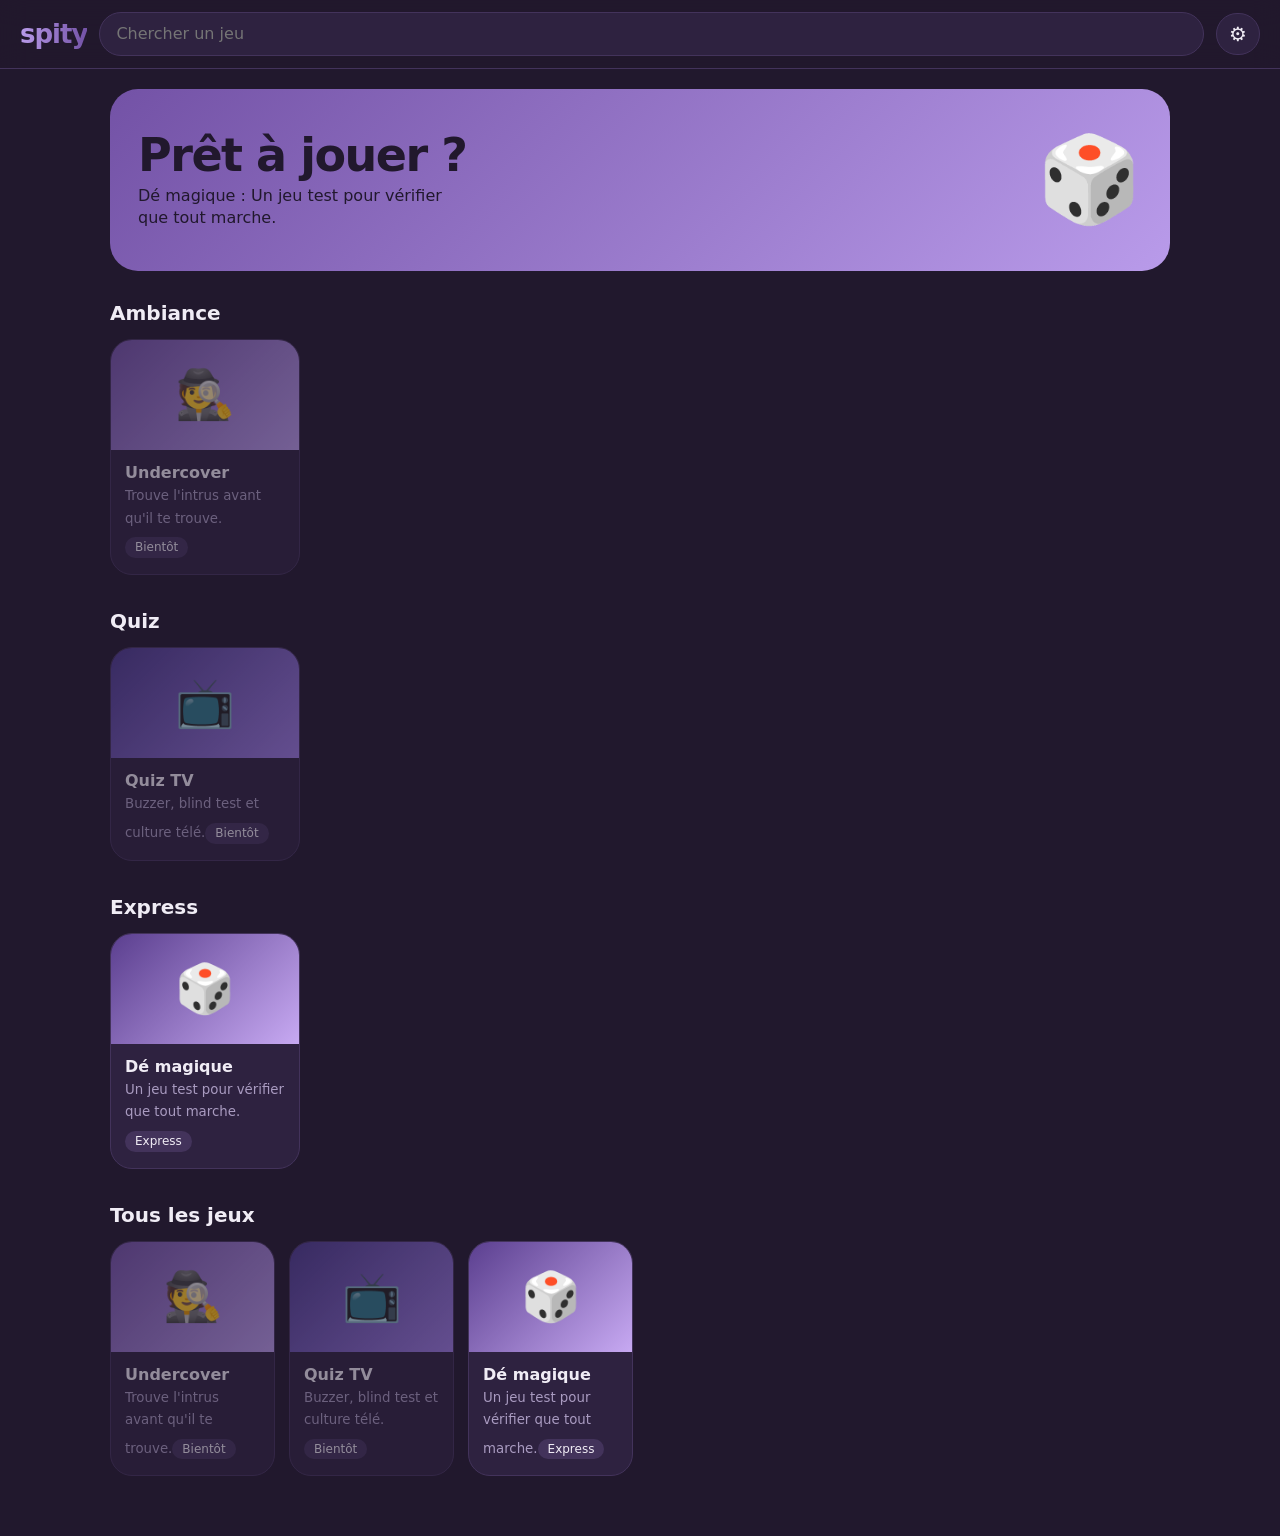
==== index.html @ c1b472cb "Add files via upload" ====
<!doctype html>
<html lang="fr"><head><meta charset="utf-8">
<meta name="viewport" content="width=device-width,initial-scale=1,viewport-fit=cover">
<title>Spity</title>
<link rel="manifest" href="manifest.json">
<link rel="icon" href="icon.svg">
<link rel="apple-touch-icon" href="icon-180.png">
<meta name="apple-mobile-web-app-capable" content="yes">
<meta name="mobile-web-app-capable" content="yes">
<meta name="apple-mobile-web-app-title" content="Spity">
<meta name="theme-color" content="#21182D">
<link rel="stylesheet" href="app.css">
</head><body>
<header class="top">
  <div class="logo">spity</div>
  <input id="q" type="search" placeholder="Chercher un jeu" aria-label="Chercher un jeu">
  <button id="open-settings" class="icon" aria-label="Paramètres">⚙</button>
</header>
<main id="home"></main>
<div id="player" hidden>
  <button id="back" class="pill">‹ Spity</button>
  <iframe id="frame" title="Jeu" allow="autoplay; fullscreen"></iframe>
</div>
<aside id="settings" hidden>
  <div class="sheet">
    <h2>Paramètres</h2>
    <label><span>Thème clair</span><input type="checkbox" id="s-light"></label>
    <label><span>Sons</span><input type="checkbox" id="s-sound"></label>
    <label><span>Animations</span><input type="checkbox" id="s-anim"></label>
    <p class="muted">Spity v<span id="ver"></span> · ces réglages sont transmis aux jeux qui les gèrent.</p>
    <button id="close-settings" class="pill">Fermer</button>
  </div>
</aside>
<script src="games.js"></script>
<script src="app.js"></script>
</body></html>
---- app.css ----
:root{--bg:#21182D;--card:#2E2240;--line:#43335B;--fg:#F0ECF5;--mute:#A99BC0;--v:#7352A6;--l:#B99BEA}
:root.light{--bg:#F0ECF5;--card:#fff;--line:#DDD3EC;--fg:#21182D;--mute:#6C5C86}
*{box-sizing:border-box}
body{margin:0;background:var(--bg);color:var(--fg);font:16px/1.4 ui-rounded,"SF Pro Rounded",system-ui,sans-serif;padding:env(safe-area-inset-top) 0 env(safe-area-inset-bottom)}
.top{position:sticky;top:0;z-index:5;display:flex;gap:12px;align-items:center;padding:12px 20px;background:color-mix(in srgb,var(--bg) 88%,transparent);backdrop-filter:blur(14px);border-bottom:1px solid var(--line)}
.logo{font-weight:800;font-size:26px;letter-spacing:-1px;background:linear-gradient(90deg,var(--l),var(--v));-webkit-background-clip:text;background-clip:text;color:transparent}
input[type=search]{flex:1;min-width:0;padding:10px 16px;border-radius:99px;border:1px solid var(--line);background:var(--card);color:var(--fg);font:inherit}
.icon,.pill{border-radius:99px;background:var(--card);color:var(--fg);font:inherit;padding:10px 16px;cursor:pointer;border:1px solid var(--line)}
.icon{font-size:20px;padding:6px 12px}
main{max-width:1100px;margin:0 auto;padding:20px 0 60px}
.hero{margin:0 20px 28px;padding:32px 28px;border-radius:28px;background:linear-gradient(135deg,var(--v),var(--l));color:#21182D;display:flex;justify-content:space-between;align-items:center;gap:16px;cursor:pointer}
.hero h1{margin:0 0 6px;font-size:clamp(28px,6vw,46px);letter-spacing:-1.5px;line-height:1.05}
.hero p{margin:0;max-width:30ch}.hero .big{font-size:84px}
h2.row{margin:26px 20px 12px;font-size:20px}
.rail{display:flex;gap:14px;overflow-x:auto;padding:0 20px 6px;scroll-snap-type:x mandatory;scrollbar-width:none}
.grid{display:grid;grid-template-columns:repeat(auto-fill,minmax(160px,1fr));gap:14px;padding:0 20px}
.card{scroll-snap-align:start;flex:0 0 190px;border-radius:22px;background:var(--card);border:1px solid var(--line);overflow:hidden;cursor:pointer;text-align:left;color:inherit;font:inherit;padding:0}
.grid .card{flex:none}
.card .art{height:110px;display:grid;place-items:center;font-size:48px}
.card .txt{padding:12px 14px 16px}.card b{display:block}.card small{color:var(--mute)}
.card.soon{opacity:.55;cursor:default}
.tag{display:inline-block;margin-top:8px;padding:2px 10px;border-radius:99px;font-size:12px;background:var(--line)}
.muted{color:var(--mute);font-size:14px}
#player{position:fixed;inset:0;z-index:20;background:var(--bg)}
#player iframe{width:100%;height:100%;border:0}
#back{position:absolute;top:calc(env(safe-area-inset-top) + 10px);left:10px;z-index:2;opacity:.85}
#settings{position:fixed;inset:0;z-index:30;background:#0008;display:grid;align-items:end}
.sheet{max-width:520px;width:100%;margin:0 auto;background:var(--card);border-radius:28px 28px 0 0;padding:24px 24px calc(24px + env(safe-area-inset-bottom))}
.sheet h2{margin:0 0 8px}
.sheet label{display:flex;justify-content:space-between;padding:14px 0;border-bottom:1px solid var(--line)}
.sheet input{width:22px;height:22px;accent-color:var(--v)}
[hidden]{display:none!important}
.noanim *{animation:none!important;transition:none!important}
@media(prefers-reduced-motion:no-preference){.card{transition:transform .15s}.card:not(.soon):active{transform:scale(.97)}}
:focus-visible{outline:3px solid var(--l);outline-offset:2px}
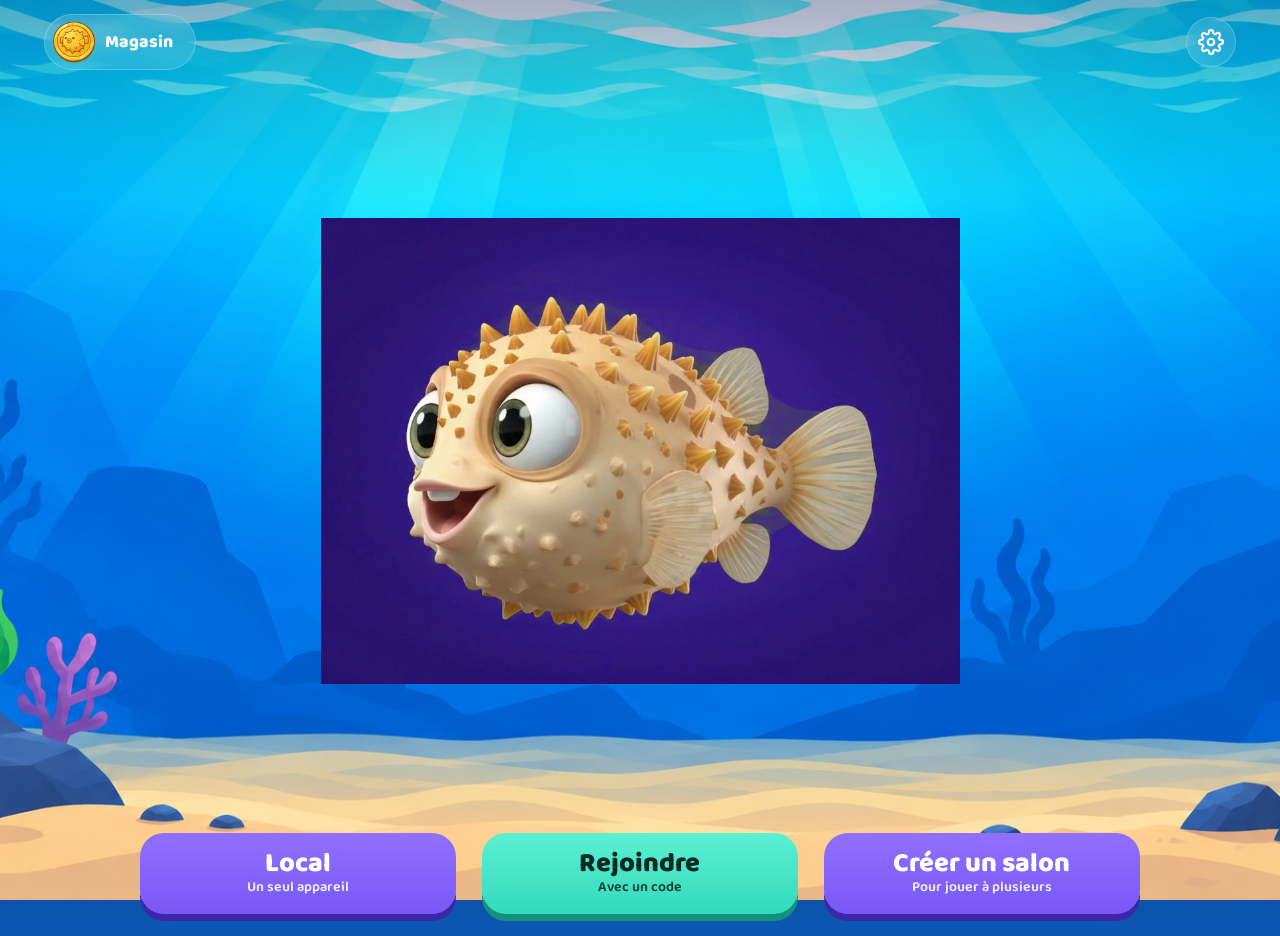
==== commit a25bca42: "Rename spity-accueil.html to index.html" ====
--- a/index.html
+++ b/index.html
@@ -1,36 +1,204 @@
-<!doctype html>
-<html lang="fr"><head><meta charset="utf-8">
-<meta name="viewport" content="width=device-width,initial-scale=1,viewport-fit=cover">
+<!DOCTYPE html>
+<html lang="fr">
+<head>
+<meta charset="utf-8">
+<meta name="viewport" content="width=device-width, initial-scale=1, viewport-fit=cover">
 <title>Spity</title>
-<link rel="manifest" href="manifest.json">
-<link rel="icon" href="icon.svg">
-<link rel="apple-touch-icon" href="icon-180.png">
-<meta name="apple-mobile-web-app-capable" content="yes">
-<meta name="mobile-web-app-capable" content="yes">
-<meta name="apple-mobile-web-app-title" content="Spity">
-<meta name="theme-color" content="#21182D">
-<link rel="stylesheet" href="app.css">
-</head><body>
-<header class="top">
-  <div class="logo">spity</div>
-  <input id="q" type="search" placeholder="Chercher un jeu" aria-label="Chercher un jeu">
-  <button id="open-settings" class="icon" aria-label="Paramètres">⚙</button>
-</header>
-<main id="home"></main>
-<div id="player" hidden>
-  <button id="back" class="pill">‹ Spity</button>
-  <iframe id="frame" title="Jeu" allow="autoplay; fullscreen"></iframe>
+<link rel="preconnect" href="https://fonts.googleapis.com">
+<link rel="preconnect" href="https://fonts.gstatic.com" crossorigin>
+<link href="https://fonts.googleapis.com/css2?family=Baloo+2:wght@600;800&display=swap" rel="stylesheet">
+<style>
+/* ===== THÈME : tout se change ici, une seule fois ===== */
+:root{
+  color-scheme:dark;
+  --bg-1:#150b36; --bg-2:#2a1470; --bg-3:#4a28b0;
+  --glow-a:rgba(214,120,255,.28); --glow-b:rgba(80,150,255,.22);
+  --text:#ffffff; --glass:rgba(255,255,255,.12); --glass-line:rgba(255,255,255,.22);
+  --violet:#7a57f5; --violet-top:#9170ff; --violet-edge:#3f26a8;
+  --mint:#34d9bc; --mint-top:#5bf0d3; --mint-edge:#14917c; --on-mint:#082a24;
+  --font:"Baloo 2","Nunito",system-ui,-apple-system,"Segoe UI",sans-serif;
+  box-sizing:border-box;
+  padding-top:env(safe-area-inset-top,0px);
+  padding-bottom:env(safe-area-inset-bottom,0px);
+}
+html{scroll-padding-top:env(safe-area-inset-top,0px);height:100%}
+body{
+  margin:0;height:100%;font-family:var(--font);color:var(--text);
+  background:
+    linear-gradient(180deg,rgba(10,30,90,.35),transparent 22%),
+    url("spity-fond.png") center bottom/cover no-repeat;
+  background-color:#0a6fd6;
+  -webkit-tap-highlight-color:transparent;
+}
+button{font:inherit;color:inherit;cursor:pointer;border:0}
+button:focus-visible{outline:3px solid #fff;outline-offset:3px}
+
+.screen{position:relative;min-height:100%;display:flex;flex-direction:column;gap:6px;
+  padding:14px clamp(16px,4vw,44px) 22px;overflow:hidden}
+.screen>*{position:relative;z-index:1}
+.screen{transition:opacity .35s,transform .35s}
+.screen.leaving{opacity:0;transform:scale(1.04)}
+
+.top{display:flex;justify-content:space-between;align-items:center}
+.pill,.icon-btn{display:flex;align-items:center;background:var(--glass);
+  border:1.5px solid var(--glass-line);backdrop-filter:blur(10px);-webkit-backdrop-filter:blur(10px);
+  transition:transform .15s}
+.pill{gap:10px;padding:6px 22px 6px 8px;border-radius:999px;font-weight:800;font-size:1.1rem}
+.icon-btn{width:50px;height:50px;border-radius:50%;justify-content:center}
+.pill:active,.icon-btn:active{transform:scale(.94)}
+.pill svg,.icon-btn svg{fill:none;stroke:#fff;stroke-width:2;stroke-linecap:round;stroke-linejoin:round}
+.coin{width:42px;height:42px;display:block}
+.icon-btn svg{width:26px;height:26px;transition:transform .5s}
+.icon-btn:hover svg,.icon-btn:active svg{transform:rotate(90deg)}
+
+/* Scène : le poisson (vidéo en boucle, fondue dans le fond) */
+.stage{flex:1;min-height:0;display:grid;place-items:center}
+.fish{display:block;width:min(100%,71vh);height:auto;aspect-ratio:960/700;pointer-events:none}
+[hidden]{display:none!important}
+.fish-src{position:absolute;width:1px;height:1px;opacity:0;pointer-events:none}
+.sr{position:absolute;width:1px;height:1px;overflow:hidden;clip:rect(0 0 0 0);white-space:nowrap}
+
+.actions{display:grid;grid-template-columns:repeat(3,1fr);gap:clamp(10px,2vw,26px);
+  width:100%;max-width:1000px;margin:0 auto}
+.btn{display:flex;flex-direction:column;align-items:center;justify-content:center;gap:2px;
+  padding:16px 10px 18px;border-radius:24px;font-weight:800;font-size:clamp(1.15rem,2.6vw,1.7rem);
+  line-height:1.1;text-align:center;transition:transform .1s,box-shadow .1s}
+.btn small{font-weight:600;font-size:.52em;opacity:.9}
+.btn-edge{background:linear-gradient(180deg,var(--violet-top),var(--violet));color:#fff;box-shadow:0 7px 0 var(--violet-edge)}
+.btn-mid{background:linear-gradient(180deg,var(--mint-top),var(--mint));color:var(--on-mint);box-shadow:0 7px 0 var(--mint-edge)}
+.btn:active{transform:translateY(7px);box-shadow:0 0 0 transparent}
+
+/* Bulles */
+.bub{position:absolute;bottom:-80px;z-index:2;border-radius:50%;pointer-events:none;
+  background:radial-gradient(circle at 30% 28%,rgba(255,255,255,.6),rgba(255,255,255,.12) 45%,rgba(255,255,255,.04) 70%);
+  border:1px solid rgba(255,255,255,.3);animation:rise linear infinite}
+@keyframes rise{from{transform:translate(0,0)}50%{transform:translate(var(--sway),-60vh)}to{transform:translate(0,-120vh)}}
+
+#toast{position:fixed;left:50%;top:calc(env(safe-area-inset-top,0px) + 78px);
+  transform:translate(-50%,-10px);opacity:0;pointer-events:none;z-index:5;max-width:90vw;
+  background:#fff;color:var(--bg-1);padding:10px 18px;border-radius:14px;
+  font-weight:600;text-align:center;transition:opacity .25s,transform .25s}
+#toast.on{opacity:1;transform:translate(-50%,0)}
+
+@media (max-width:640px) and (orientation:portrait){
+  .actions{grid-template-columns:1fr;gap:14px}
+  .btn-create{order:-1}
+  .btn{padding:14px 10px 16px}
+}
+@media (max-height:520px){.btn small{display:none}.btn{padding:10px}}
+@media (prefers-reduced-motion:reduce){*{animation:none!important;transition:none!important}}
+</style>
+</head>
+<body>
+<div class="screen" id="screen">
+  <header class="top">
+    <button class="pill" data-soon aria-label="Ouvrir le magasin">
+      <img class="coin" src="spity-piece.png" alt="" width="42" height="42">Magasin
+    </button>
+    <button class="icon-btn" data-soon aria-label="Ouvrir les paramètres">
+      <svg viewBox="0 0 24 24" aria-hidden="true"><circle cx="12" cy="12" r="3"/><path d="M19.4 15a1.65 1.65 0 0 0 .33 1.82l.06.06a2 2 0 0 1 0 2.83 2 2 0 0 1-2.83 0l-.06-.06a1.65 1.65 0 0 0-1.82-.33 1.65 1.65 0 0 0-1 1.51V21a2 2 0 0 1-2 2 2 2 0 0 1-2-2v-.09A1.65 1.65 0 0 0 9 19.4a1.65 1.65 0 0 0-1.82.33l-.06.06a2 2 0 0 1-2.83 0 2 2 0 0 1 0-2.83l.06-.06a1.65 1.65 0 0 0 .33-1.82 1.65 1.65 0 0 0-1.51-1H3a2 2 0 0 1-2-2 2 2 0 0 1 2-2h.09A1.65 1.65 0 0 0 4.6 9a1.65 1.65 0 0 0-.33-1.82l-.06-.06a2 2 0 0 1 0-2.83 2 2 0 0 1 2.83 0l.06.06a1.65 1.65 0 0 0 1.82.33H9a1.65 1.65 0 0 0 1-1.51V3a2 2 0 0 1 2-2 2 2 0 0 1 2 2v.09a1.65 1.65 0 0 0 1 1.51 1.65 1.65 0 0 0 1.82-.33l.06-.06a2 2 0 0 1 2.83 0 2 2 0 0 1 0 2.83l-.06.06a1.65 1.65 0 0 0-.33 1.82V9a1.65 1.65 0 0 0 1.51 1H21a2 2 0 0 1 2 2 2 2 0 0 1-2 2h-.09a1.65 1.65 0 0 0-1.51 1z"/></svg>
+    </button>
+  </header>
+
+  <main class="stage">
+    <h1 class="sr">Spity</h1>
+    <canvas class="fish" id="fishCanvas" width="960" height="700" role="img" aria-label="Spity, la mascotte poisson-globe"></canvas>
+    <!-- vidéo source : image couleur à gauche, transparence à droite -->
+    <video class="fish-src" id="fishSrc" src="spity-poisson-alpha.mp4" autoplay muted loop playsinline disablepictureinpicture preload="auto" aria-hidden="true"></video>
+    <!-- si WebGL est bloqué (ex. fichier ouvert hors serveur) : WebM transparent -->
+    <video class="fish" id="fishWebm" muted loop playsinline disablepictureinpicture preload="none" hidden aria-label="Spity, la mascotte poisson-globe"></video>
+    <!-- dernier secours -->
+    <video class="fish" id="fishFallback" src="spity-poisson.mp4" poster="spity-poisson-poster.jpg" muted loop playsinline disablepictureinpicture preload="none" hidden aria-label="Spity, la mascotte poisson-globe"></video>
+  </main>
+
+  <nav class="actions" aria-label="Choisir comment jouer">
+    <button class="btn btn-edge" data-soon>Local<small>Un seul appareil</small></button>
+    <button class="btn btn-mid" data-go="spity-salon.html?mode=join">Rejoindre<small>Avec un code</small></button>
+    <button class="btn btn-edge btn-create" data-go="spity-salon.html">Créer un salon<small>Pour jouer à plusieurs</small></button>
+  </nav>
 </div>
-<aside id="settings" hidden>
-  <div class="sheet">
-    <h2>Paramètres</h2>
-    <label><span>Thème clair</span><input type="checkbox" id="s-light"></label>
-    <label><span>Sons</span><input type="checkbox" id="s-sound"></label>
-    <label><span>Animations</span><input type="checkbox" id="s-anim"></label>
-    <p class="muted">Spity v<span id="ver"></span> · ces réglages sont transmis aux jeux qui les gèrent.</p>
-    <button id="close-settings" class="pill">Fermer</button>
-  </div>
-</aside>
-<script src="games.js"></script>
-<script src="app.js"></script>
-</body></html>
+<div id="toast" role="status" aria-live="polite"></div>
+<script>
+(function(){
+  var v=document.getElementById("fishSrc"),c=document.getElementById("fishCanvas"),
+      fb=document.getElementById("fishFallback"),
+      calm=window.matchMedia("(prefers-reduced-motion: reduce)").matches;
+  var gl=c.getContext("webgl",{premultipliedAlpha:true,alpha:true});
+  var wm=document.getElementById("fishWebm"),failed=false;
+  function useWebm(){
+    if(failed)return;failed=true;
+    c.hidden=true;v.pause();v.remove();
+    wm.src="spity-poisson-alpha.webm";wm.hidden=false;
+    wm.addEventListener("error",function(){wm.remove();fallback()});
+    if(!calm){wm.play().catch(function(){});
+      document.addEventListener("pointerdown",function(){if(wm.paused)wm.play().catch(function(){})},{once:true})}
+  }
+  function fallback(){
+    c.hidden=true;if(v.parentNode)v.remove();fb.hidden=false;
+    if(!calm){fb.play().catch(function(){});
+      document.addEventListener("pointerdown",function(){if(fb.paused)fb.play().catch(function(){})},{once:true})}
+  }
+  if(!gl){useWebm();return}
+  function sh(t,src){var o=gl.createShader(t);gl.shaderSource(o,src);gl.compileShader(o);return o}
+  var pr=gl.createProgram();
+  gl.attachShader(pr,sh(gl.VERTEX_SHADER,"attribute vec2 p;varying vec2 u;void main(){u=p*.5+.5;gl_Position=vec4(p,0.,1.);}"));
+  gl.attachShader(pr,sh(gl.FRAGMENT_SHADER,"precision mediump float;varying vec2 u;uniform sampler2D t;"
+    +"void main(){vec3 col=texture2D(t,vec2(u.x*.5,u.y)).rgb;float a=texture2D(t,vec2(.5+u.x*.5,u.y)).r;"
+    +"gl_FragColor=vec4(col*a,a);}"));
+  gl.linkProgram(pr);
+  if(!gl.getProgramParameter(pr,gl.LINK_STATUS)){useWebm();return}
+  gl.useProgram(pr);
+  var buf=gl.createBuffer();gl.bindBuffer(gl.ARRAY_BUFFER,buf);
+  gl.bufferData(gl.ARRAY_BUFFER,new Float32Array([-1,-1,1,-1,-1,1,1,1]),gl.STATIC_DRAW);
+  var loc=gl.getAttribLocation(pr,"p");gl.enableVertexAttribArray(loc);gl.vertexAttribPointer(loc,2,gl.FLOAT,false,0,0);
+  var tex=gl.createTexture();gl.bindTexture(gl.TEXTURE_2D,tex);
+  gl.texParameteri(gl.TEXTURE_2D,gl.TEXTURE_WRAP_S,gl.CLAMP_TO_EDGE);
+  gl.texParameteri(gl.TEXTURE_2D,gl.TEXTURE_WRAP_T,gl.CLAMP_TO_EDGE);
+  gl.texParameteri(gl.TEXTURE_2D,gl.TEXTURE_MIN_FILTER,gl.LINEAR);
+  gl.pixelStorei(gl.UNPACK_FLIP_Y_WEBGL,true);
+  function draw(){
+    if(failed||v.readyState<2)return;
+    try{gl.texImage2D(gl.TEXTURE_2D,0,gl.RGBA,gl.RGBA,gl.UNSIGNED_BYTE,v)}catch(e){useWebm();return}
+    gl.clearColor(0,0,0,0);gl.clear(gl.COLOR_BUFFER_BIT);
+    gl.drawArrays(gl.TRIANGLE_STRIP,0,4);
+  }
+  function loop(){draw();if(v.requestVideoFrameCallback)v.requestVideoFrameCallback(loop);else requestAnimationFrame(loop)}
+  v.addEventListener("loadeddata",draw);
+  v.addEventListener("error",fallback);
+  if(calm){v.removeAttribute("autoplay");v.pause()}
+  else{
+    v.play().catch(function(){});
+    loop();
+    // Mode économie d'énergie iOS : la lecture démarre au premier toucher
+    document.addEventListener("pointerdown",function(){if(v.paused)v.play().catch(function(){})},{once:true});
+  }
+})();
+(function(){
+  var s=document.getElementById("screen");
+  for(var i=0;i<22;i++){
+    var b=document.createElement("span"),z=8+Math.pow(Math.random(),2)*52;
+    b.className="bub";
+    b.style.cssText="left:"+(Math.random()*96)+"%;width:"+z+"px;height:"+z+"px;--sway:"+((Math.random()-.5)*60)+"px;"
+      +"animation-duration:"+(12+Math.random()*14)+"s;animation-delay:-"+(Math.random()*26)+"s;"
+      +(z<16?"opacity:.7;":"");
+    s.appendChild(b);
+  }
+  var t=document.getElementById("toast"),timer;
+  document.querySelectorAll("[data-soon]").forEach(function(b){
+    b.addEventListener("click",function(){
+      t.textContent="Bientôt : cet écran sera ajouté à l’étape suivante.";
+      t.classList.add("on");clearTimeout(timer);
+      timer=setTimeout(function(){t.classList.remove("on")},2200);
+    });
+  });
+  document.querySelectorAll("[data-go]").forEach(function(b){
+  b.addEventListener("click",function(){
+    document.getElementById("screen").classList.add("leaving");
+    setTimeout(function(){location.href=b.dataset.go},350);
+  });
+});
+window.addEventListener("pageshow",function(){document.getElementById("screen").classList.remove("leaving")});
+})();
+</script>
+</body>
+</html>
